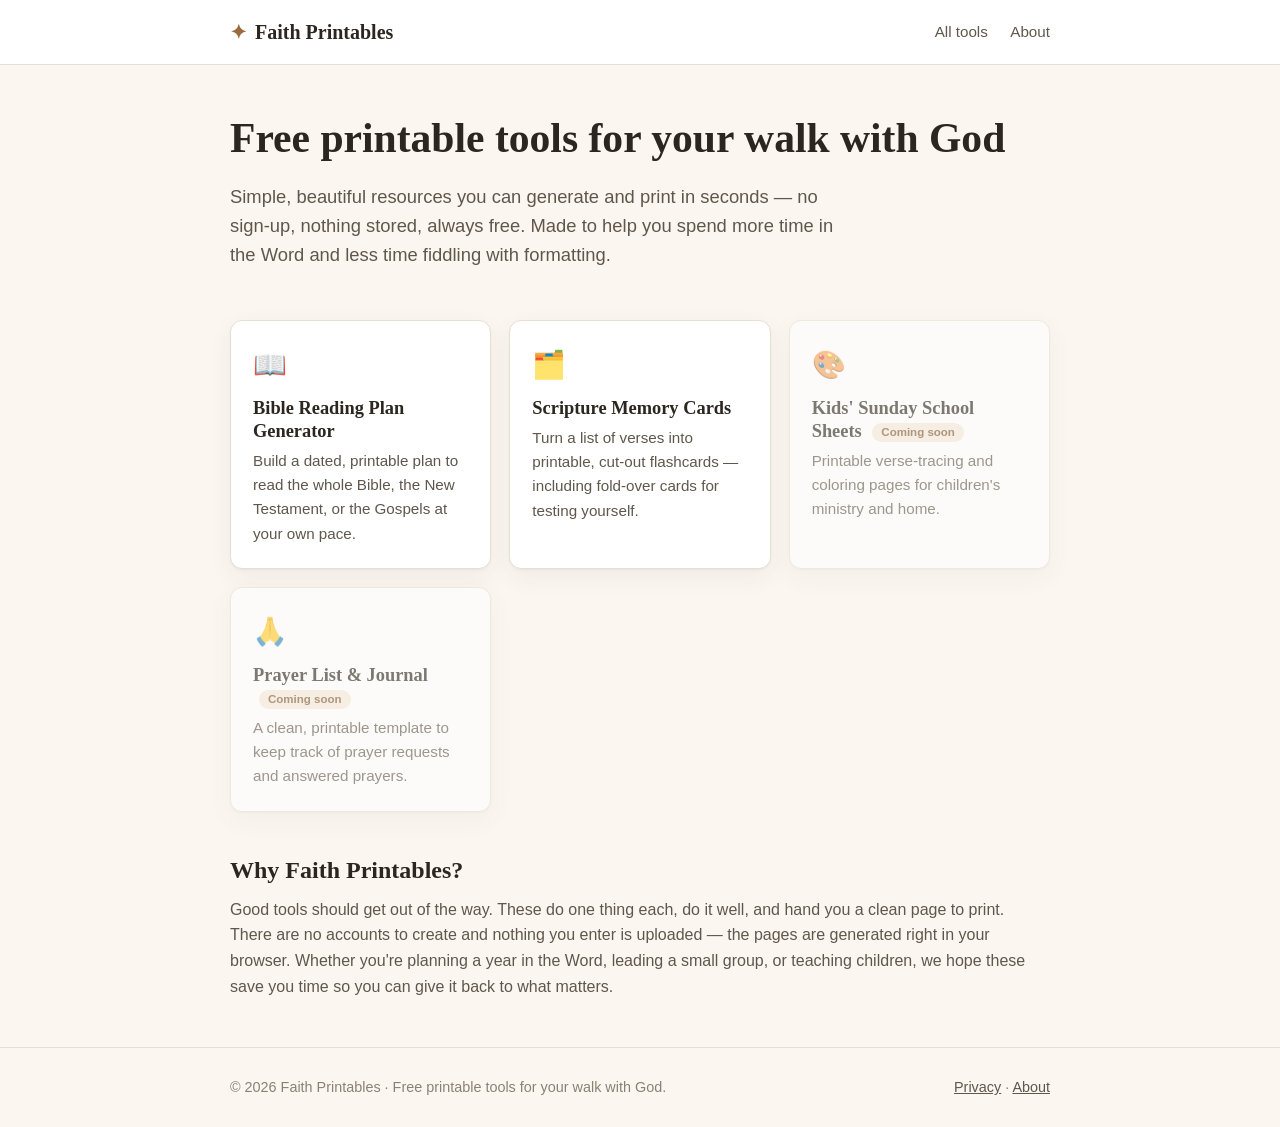
==== index.html @ 0eb6ad3c "feat: Scripture memory card maker Second tool: paste verses, print cut-out flashcards. Full cards or" ====
<!DOCTYPE html>
<html lang="en">
<head>
  <meta charset="UTF-8">
  <meta name="viewport" content="width=device-width, initial-scale=1.0">
  <title>Faith Printables · Free Printable Bible Tools &amp; Christian Resources</title>
  <meta name="description" content="Free, printable Christian tools — Bible reading plans, scripture memory cards, and more. No sign-up, nothing stored. Print or save as a PDF in seconds.">
  <link rel="canonical" href="https://faithprintables.com/">
  <meta property="og:type" content="website">
  <meta property="og:title" content="Faith Printables · Free Printable Bible Tools">
  <meta property="og:description" content="Free, printable Christian tools. No sign-up. Print or save as a PDF in seconds.">
  <link rel="icon" href="data:image/svg+xml,<svg xmlns='http://www.w3.org/2000/svg' viewBox='0 0 100 100'><text y='.9em' font-size='90'>📖</text></svg>">
  <link rel="stylesheet" href="css/base.css">
</head>
<body>
  <header class="site-header">
    <div class="wrap">
      <a class="brand" href="index.html"><span class="mark">✦</span> Faith Printables</a>
      <nav class="site-nav">
        <a href="index.html">All tools</a>
        <a href="about.html">About</a>
      </nav>
    </div>
  </header>

  <main class="wrap">
    <section class="hero">
      <h1>Free printable tools for your walk with God</h1>
      <p class="lede">Simple, beautiful resources you can generate and print in seconds — no
        sign-up, nothing stored, always free. Made to help you spend more time in the Word and less
        time fiddling with formatting.</p>
    </section>

    <section class="tool-grid">
      <a class="tool-card" href="reading-plan/index.html">
        <div class="emoji">📖</div>
        <h3>Bible Reading Plan Generator</h3>
        <p>Build a dated, printable plan to read the whole Bible, the New Testament, or the Gospels
          at your own pace.</p>
      </a>

      <a class="tool-card" href="memory-cards/index.html">
        <div class="emoji">🗂️</div>
        <h3>Scripture Memory Cards</h3>
        <p>Turn a list of verses into printable, cut-out flashcards — including fold-over cards for
          testing yourself.</p>
      </a>

      <span class="tool-card soon">
        <div class="emoji">🎨</div>
        <h3>Kids' Sunday School Sheets <span class="badge-soon">Coming soon</span></h3>
        <p>Printable verse-tracing and coloring pages for children's ministry and home.</p>
      </span>

      <span class="tool-card soon">
        <div class="emoji">🙏</div>
        <h3>Prayer List &amp; Journal <span class="badge-soon">Coming soon</span></h3>
        <p>A clean, printable template to keep track of prayer requests and answered prayers.</p>
      </span>
    </section>

    <section class="prose">
      <h2>Why Faith Printables?</h2>
      <p>Good tools should get out of the way. These do one thing each, do it well, and hand you a
        clean page to print. There are no accounts to create and nothing you enter is uploaded — the
        pages are generated right in your browser. Whether you're planning a year in the Word,
        leading a small group, or teaching children, we hope these save you time so you can give it
        back to what matters.</p>
    </section>
  </main>

  <footer class="site-footer">
    <div class="wrap">
      <span>© <span id="year">2026</span> Faith Printables · Free printable tools for your walk with God.</span>
      <span><a href="privacy.html">Privacy</a> · <a href="about.html">About</a></span>
    </div>
  </footer>
  <script>document.getElementById("year").textContent = new Date().getFullYear();</script>
</body>
</html>
---- css/base.css ----
/*---*\ #DESIGN TOKENS \*---*/
:root {
  --ink: #2b2620;
  --ink-soft: #5f574c;
  --ink-faint: #8a8175;
  --paper: #fbf7f0;
  --card: #ffffff;
  --line: #e7dfd2;
  --brand: #9a6b3f;
  --brand-dark: #7d5530;
  --brand-tint: #f3e9db;
  --focus: #3f6f6b;
  --danger: #a5352b;
  --radius: 12px;
  --shadow: 0 1px 2px rgba(43, 38, 32, 0.05), 0 8px 24px rgba(43, 38, 32, 0.06);
  --font: "Iowan Old Style", "Palatino Linotype", "Book Antiqua", Georgia, "Times New Roman", serif;
  --font-ui: -apple-system, BlinkMacSystemFont, "Segoe UI", Roboto, Helvetica, Arial, sans-serif;
  --wrap: 860px;
}

/*---*\ #BASE \*---*/
* { box-sizing: border-box; }

body {
  margin: 0;
  font-family: var(--font-ui);
  color: var(--ink);
  background: var(--paper);
  line-height: 1.6;
  -webkit-font-smoothing: antialiased;
}

h1, h2, h3 { font-family: var(--font); line-height: 1.25; color: var(--ink); }
h1 { font-size: clamp(1.8rem, 4vw, 2.6rem); margin: 0 0 0.4em; }
h2 { font-size: 1.5rem; margin: 1.8em 0 0.5em; }
h3 { font-size: 1.15rem; margin: 1.4em 0 0.4em; }
p { margin: 0 0 1em; color: var(--ink-soft); }
a { color: var(--brand-dark); }

.wrap { max-width: var(--wrap); margin: 0 auto; padding: 0 20px; }

/*---*\ #HEADER \*---*/
.site-header {
  border-bottom: 1px solid var(--line);
  background: var(--card);
}
.site-header .wrap {
  display: flex;
  align-items: center;
  justify-content: space-between;
  gap: 16px;
  padding-top: 16px;
  padding-bottom: 16px;
}
.brand {
  font-family: var(--font);
  font-size: 1.25rem;
  font-weight: 700;
  color: var(--ink);
  text-decoration: none;
  display: inline-flex;
  align-items: center;
  gap: 8px;
}
.brand .mark { color: var(--brand); }
.site-nav a { margin-left: 18px; color: var(--ink-soft); text-decoration: none; font-size: 0.95rem; }
.site-nav a:hover { color: var(--brand-dark); }

/*---*\ #HERO \*---*/
.hero { padding: 48px 0 8px; }
.hero p.lede { font-size: 1.15rem; color: var(--ink-soft); max-width: 60ch; }

/*---*\ #CARDS (hub) \*---*/
.tool-grid {
  display: grid;
  grid-template-columns: repeat(auto-fill, minmax(240px, 1fr));
  gap: 18px;
  margin: 24px 0 8px;
}
.tool-card {
  display: block;
  background: var(--card);
  border: 1px solid var(--line);
  border-radius: var(--radius);
  padding: 22px;
  text-decoration: none;
  color: inherit;
  box-shadow: var(--shadow);
  transition: transform 0.15s ease, box-shadow 0.15s ease;
}
.tool-card:hover { transform: translateY(-2px); box-shadow: 0 10px 30px rgba(43, 38, 32, 0.1); }
.tool-card .emoji { font-size: 1.7rem; }
.tool-card h3 { margin: 10px 0 6px; }
.tool-card p { margin: 0; font-size: 0.95rem; }
.tool-card.soon { opacity: 0.6; pointer-events: none; }
.badge-soon {
  display: inline-block;
  font-size: 0.72rem;
  font-family: var(--font-ui);
  color: var(--brand-dark);
  background: var(--brand-tint);
  border-radius: 999px;
  padding: 2px 9px;
  margin-left: 6px;
  vertical-align: middle;
}

/*---*\ #FORM \*---*/
.tool-form {
  background: var(--card);
  border: 1px solid var(--line);
  border-radius: var(--radius);
  padding: 24px;
  box-shadow: var(--shadow);
  margin: 20px 0;
}
.field { margin-bottom: 18px; }
.field:last-child { margin-bottom: 0; }
.field label { display: block; font-weight: 600; margin-bottom: 6px; font-size: 0.95rem; }
.field .hint { font-size: 0.85rem; color: var(--ink-faint); margin: 4px 0 0; }
.field select,
.field input[type="date"],
.field input[type="number"] {
  width: 100%;
  padding: 10px 12px;
  font-size: 1rem;
  font-family: var(--font-ui);
  color: var(--ink);
  background: var(--paper);
  border: 1px solid var(--line);
  border-radius: 8px;
}
.field select:focus,
.field input:focus { outline: 2px solid var(--focus); outline-offset: 1px; }
.field-row { display: grid; grid-template-columns: 1fr 1fr; gap: 16px; }
@media (max-width: 560px) { .field-row { grid-template-columns: 1fr; } }

.btn {
  display: inline-flex;
  align-items: center;
  gap: 8px;
  font-family: var(--font-ui);
  font-size: 1rem;
  font-weight: 600;
  padding: 12px 22px;
  border-radius: 8px;
  border: 1px solid transparent;
  cursor: pointer;
}
.btn-primary { background: var(--brand); color: #fff; }
.btn-primary:hover { background: var(--brand-dark); }
.btn-ghost { background: transparent; border-color: var(--line); color: var(--ink); }
.btn-ghost:hover { border-color: var(--brand); color: var(--brand-dark); }

.error-box {
  background: #fbeae8;
  border: 1px solid #e7c4bf;
  color: var(--danger);
  border-radius: 8px;
  padding: 12px 14px;
  margin-bottom: 16px;
  font-size: 0.95rem;
}

/*---*\ #RESULT \*---*/
.result-head {
  display: flex;
  flex-wrap: wrap;
  align-items: center;
  justify-content: space-between;
  gap: 12px;
  margin-bottom: 8px;
}
.summary {
  font-family: var(--font);
  font-size: 1.05rem;
  color: var(--ink);
  background: var(--brand-tint);
  border-radius: 8px;
  padding: 12px 16px;
  margin: 12px 0 18px;
}
.plan-table { width: 100%; border-collapse: collapse; font-size: 0.95rem; }
.plan-table th, .plan-table td {
  text-align: left;
  padding: 9px 12px;
  border-bottom: 1px solid var(--line);
}
.plan-table th { font-family: var(--font-ui); color: var(--ink-faint); font-weight: 600; font-size: 0.82rem; text-transform: uppercase; letter-spacing: 0.03em; }
.plan-table td:nth-child(2), .plan-table td:nth-child(3) { color: var(--ink-soft); white-space: nowrap; }
.check-cell { width: 34px; }
.checkbox {
  display: inline-block;
  width: 15px;
  height: 15px;
  border: 1.5px solid var(--brand);
  border-radius: 4px;
}

/*---*\ #CONTENT PROSE \*---*/
.prose { margin: 36px 0; }
.prose ul { color: var(--ink-soft); padding-left: 1.2em; }
.prose li { margin-bottom: 0.4em; }
.faq details {
  border: 1px solid var(--line);
  border-radius: 8px;
  padding: 4px 16px;
  margin-bottom: 10px;
  background: var(--card);
}
.faq summary { font-weight: 600; cursor: pointer; padding: 10px 0; }
.faq details[open] summary { color: var(--brand-dark); }

/*---*\ #FOOTER \*---*/
.site-footer {
  border-top: 1px solid var(--line);
  margin-top: 48px;
  padding: 28px 0;
  font-size: 0.9rem;
  color: var(--ink-faint);
}
.site-footer a { color: var(--ink-soft); }
.site-footer .wrap { display: flex; flex-wrap: wrap; gap: 8px 20px; justify-content: space-between; }

/*---*\ #PRINT \*---*/
@media print {
  .site-header, .site-nav, .tool-form, .prose, .site-footer,
  .result-head .btn, .error-box { display: none !important; }
  body { background: #fff; }
  .summary { background: none; padding: 0; border: 1px solid #ccc; padding: 10px; }
  .plan-table th { color: #000; }
  .plan-table th, .plan-table td { border-bottom: 1px solid #ccc; }
  a { color: #000; text-decoration: none; }
}

/*---*\ #MEMORY CARDS \*---*/
.hint-inline { font-weight: 400; color: var(--ink-faint); font-size: 0.85rem; }
.verse-rows { display: flex; flex-direction: column; gap: 10px; margin: 6px 0 12px; }
.verse-row {
  display: grid;
  grid-template-columns: 200px 1fr auto;
  gap: 10px;
  align-items: start;
}
@media (max-width: 620px) {
  .verse-row { grid-template-columns: 1fr auto; }
  .verse-row .verse-text { grid-column: 1 / -1; }
}
.verse-row .verse-ref,
.verse-row .verse-text {
  width: 100%;
  padding: 9px 11px;
  font-size: 0.95rem;
  font-family: var(--font-ui);
  color: var(--ink);
  background: var(--paper);
  border: 1px solid var(--line);
  border-radius: 8px;
}
.verse-row .verse-text { resize: vertical; min-height: 44px; }
.verse-row .verse-ref:focus,
.verse-row .verse-text:focus { outline: 2px solid var(--focus); outline-offset: 1px; }
.row-remove {
  border: 1px solid var(--line);
  background: var(--card);
  color: var(--ink-faint);
  border-radius: 8px;
  width: 38px;
  height: 38px;
  cursor: pointer;
  font-size: 0.9rem;
}
.row-remove:hover { border-color: var(--danger); color: var(--danger); }
.btn-add { margin-top: 4px; padding: 8px 16px; font-size: 0.92rem; }

/* Card preview + print grid. Sizes are in inches so screen ≈ print. */
.cards-output { margin-top: 12px; }
.mc-page {
  display: grid;
  gap: 0;
  width: 6.8in;
  max-width: 100%;
  margin: 0 auto 16px;
  background: #fff;
  border: 1px solid var(--line);
}
.mc-grid-4 { grid-template-columns: repeat(2, 3.4in); }
.mc-grid-8 { grid-template-columns: repeat(2, 3.4in); }
.mc-card {
  position: relative;
  border: 1px dashed #b7ab97;
  padding: 0.28in;
  display: flex;
  flex-direction: column;
  justify-content: center;
  gap: 0.12in;
  overflow: hidden;
  background: #fff;
}
.mc-grid-4 .mc-card { min-height: 4.1in; }
.mc-grid-8 .mc-card { min-height: 2.0in; padding: 0.2in; }
.mc-ref {
  font-family: var(--font);
  font-weight: 700;
  color: var(--brand-dark);
  font-size: 1.15rem;
  text-align: center;
}
.mc-text {
  font-family: var(--font);
  color: var(--ink);
  font-size: 1rem;
  line-height: 1.45;
  text-align: center;
}
.mc-grid-8 .mc-ref { font-size: 1rem; }
.mc-grid-8 .mc-text { font-size: 0.85rem; line-height: 1.35; }
.mc-trans {
  font-family: var(--font-ui);
  font-size: 0.7rem;
  letter-spacing: 0.05em;
  text-transform: uppercase;
  color: var(--ink-faint);
  text-align: center;
}

/* Fold-over card: two equal halves split by a fold line; the back (top)
   half is rotated 180° so it reads upright once folded behind the front. */
.mc-fold { padding: 0; justify-content: stretch; }
.mc-fold .mc-half {
  flex: 1 1 50%;
  display: flex;
  flex-direction: column;
  align-items: center;
  justify-content: center;
  gap: 0.1in;
  padding: 0.22in;
}
.mc-fold .mc-back { transform: rotate(180deg); }
.mc-foldline { border-top: 1px dashed #c9bda8; }

@media print {
  .mc-page {
    border: none;
    width: auto;
    margin: 0 auto;
    page-break-after: always;
    break-after: page;
  }
  .mc-page:last-child { page-break-after: auto; break-after: auto; }
  .mc-card { border: 1px dashed #999; }
  .mc-ref { color: #000; }
  .cards-output { margin: 0; }
}
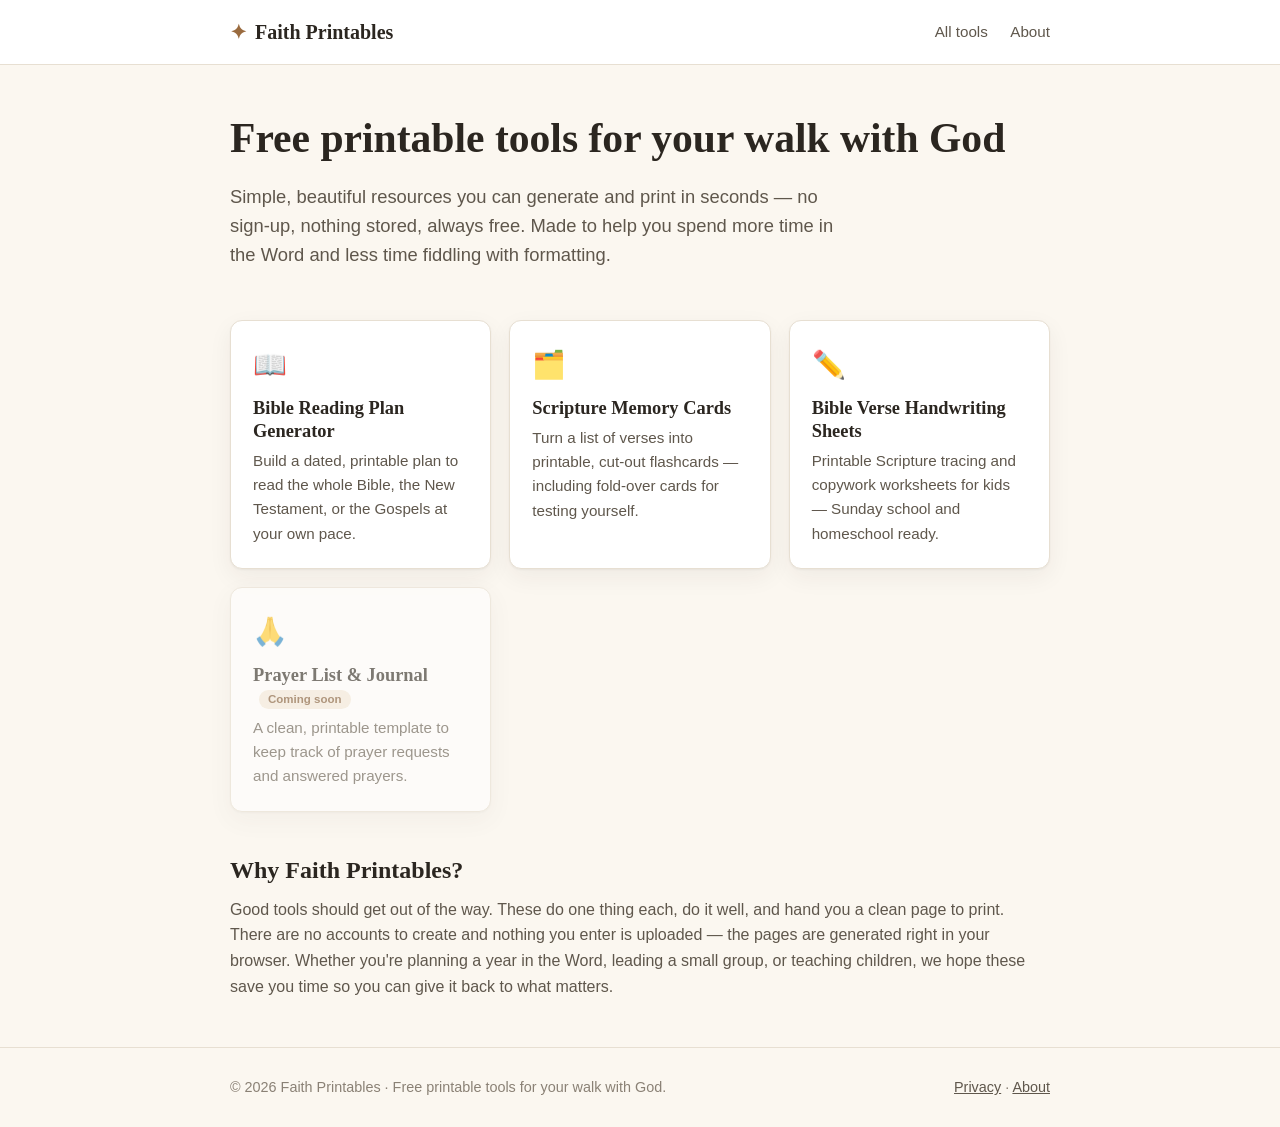
==== commit 644ce763: "feat: Bible verse copywork / handwriting worksheet maker Third tool: turn any verse into a printable" ====
--- a/index.html
+++ b/index.html
@@ -46,11 +46,12 @@
           testing yourself.</p>
       </a>
 
-      <span class="tool-card soon">
-        <div class="emoji">🎨</div>
-        <h3>Kids' Sunday School Sheets <span class="badge-soon">Coming soon</span></h3>
-        <p>Printable verse-tracing and coloring pages for children's ministry and home.</p>
-      </span>
+      <a class="tool-card" href="copywork/index.html">
+        <div class="emoji">✏️</div>
+        <h3>Bible Verse Handwriting Sheets</h3>
+        <p>Printable Scripture tracing and copywork worksheets for kids — Sunday school and
+          homeschool ready.</p>
+      </a>
 
       <span class="tool-card soon">
         <div class="emoji">🙏</div>
--- a/css/base.css
+++ b/css/base.css
@@ -225,7 +225,7 @@
 /*---*\ #PRINT \*---*/
 @media print {
   .site-header, .site-nav, .tool-form, .prose, .site-footer,
-  .result-head .btn, .error-box { display: none !important; }
+  .result-head, .error-box, [data-caption] { display: none !important; }
   body { background: #fff; }
   .summary { background: none; padding: 0; border: 1px solid #ccc; padding: 10px; }
   .plan-table th { color: #000; }
@@ -339,6 +339,7 @@
 .mc-fold .mc-back { transform: rotate(180deg); }
 .mc-foldline { border-top: 1px dashed #c9bda8; }
 
+@page { margin: 0.4in; }
 @media print {
   .mc-page {
     border: none;
@@ -346,10 +347,74 @@
     margin: 0 auto;
     page-break-after: always;
     break-after: page;
+    break-inside: avoid;
   }
   .mc-page:last-child { page-break-after: auto; break-after: auto; }
-  .mc-card { border: 1px dashed #999; }
+  .mc-card {
+    border: 1px dashed #999;
+    break-inside: avoid;
+    page-break-inside: avoid;
+  }
   .mc-ref { color: #000; }
   .cards-output { margin: 0; }
 }
 
+/*---*\ #COPYWORK / HANDWRITING \*---*/
+.check-label { display: flex; align-items: center; gap: 8px; font-weight: 600; font-size: 0.95rem; }
+.check-label input { width: 16px; height: 16px; }
+.worksheet-output { margin-top: 12px; }
+.worksheet {
+  background: #fff;
+  border: 1px solid var(--line);
+  border-radius: 8px;
+  padding: 0.5in;
+}
+.hw-lg { --line-h: 0.8in; --hw-font: 0.30in; }
+.hw-md { --line-h: 0.58in; --hw-font: 0.22in; }
+.hw-sm { --line-h: 0.46in; --hw-font: 0.16in; }
+.hw-header {
+  display: flex;
+  justify-content: space-between;
+  gap: 16px;
+  font-family: var(--font-ui);
+  font-size: 0.95rem;
+  color: var(--ink-soft);
+  border-bottom: 1px solid var(--line);
+  padding-bottom: 8px;
+  margin-bottom: 16px;
+}
+.hw-title {
+  font-family: var(--font);
+  font-weight: 700;
+  color: var(--brand-dark);
+  text-align: center;
+  font-size: 1.3rem;
+  margin: 0 0 16px;
+}
+.hw-block {
+  font-family: var(--font);
+  font-size: var(--hw-font);
+  line-height: var(--line-h);
+  letter-spacing: 0.03em;
+  margin-bottom: calc(var(--line-h) * 0.5);
+  background-image: repeating-linear-gradient(to bottom,
+    transparent 0, transparent calc(var(--line-h) - 1.4px),
+    #bcb09a calc(var(--line-h) - 1.4px), #bcb09a var(--line-h));
+  -webkit-print-color-adjust: exact;
+  print-color-adjust: exact;
+}
+.hw-block.trace { color: #cbc3b4; }
+.hw-block.model { color: var(--ink); }
+.hw-blanks {
+  height: calc(var(--line-h) * var(--n, 6));
+  background-image: repeating-linear-gradient(to bottom,
+    transparent 0, transparent calc(var(--line-h) - 1.4px),
+    #bcb09a calc(var(--line-h) - 1.4px), #bcb09a var(--line-h));
+  -webkit-print-color-adjust: exact;
+  print-color-adjust: exact;
+}
+@media print {
+  .worksheet { border: none; border-radius: 0; padding: 0; }
+  .worksheet-output { margin: 0; }
+}
+
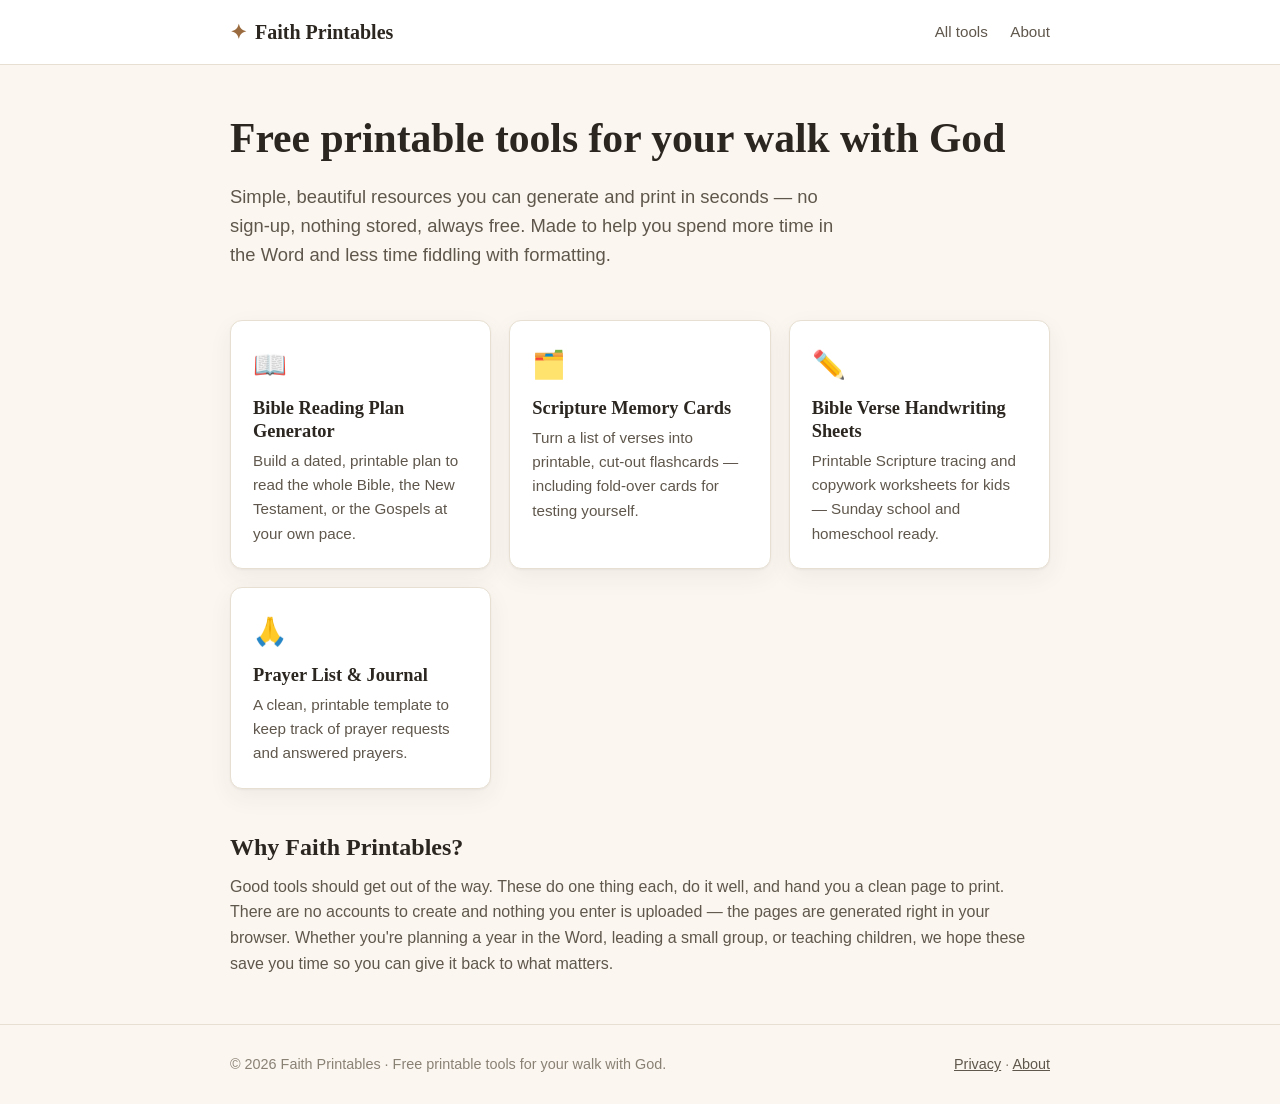
==== commit 436e672d: "feat: prayer list & journal maker Fourth tool: printable prayer sheets in three layouts — weekly foc" ====
--- a/index.html
+++ b/index.html
@@ -53,11 +53,11 @@
           homeschool ready.</p>
       </a>
 
-      <span class="tool-card soon">
+      <a class="tool-card" href="prayer/index.html">
         <div class="emoji">🙏</div>
-        <h3>Prayer List &amp; Journal <span class="badge-soon">Coming soon</span></h3>
+        <h3>Prayer List &amp; Journal</h3>
         <p>A clean, printable template to keep track of prayer requests and answered prayers.</p>
-      </span>
+      </a>
     </section>
 
     <section class="prose">
--- a/css/base.css
+++ b/css/base.css
@@ -418,3 +418,79 @@
   .worksheet-output { margin: 0; }
 }
 
+/*---*\ #PRAYER \*---*/
+.focus-grid { display: grid; grid-template-columns: repeat(2, 1fr); gap: 8px; }
+@media (max-width: 560px) { .focus-grid { grid-template-columns: 1fr; } }
+.focus-cell { display: flex; flex-direction: column; gap: 3px; font-size: 0.8rem; color: var(--ink-faint); }
+.focus-cell input {
+  padding: 8px 10px;
+  font-size: 0.95rem;
+  font-family: var(--font-ui);
+  color: var(--ink);
+  background: var(--paper);
+  border: 1px solid var(--line);
+  border-radius: 8px;
+}
+.focus-cell input:focus { outline: 2px solid var(--focus); outline-offset: 1px; }
+
+.prayer-output { margin-top: 12px; }
+.prayer-sheet {
+  --line-h: 0.4in;
+  background: #fff;
+  border: 1px solid var(--line);
+  border-radius: 8px;
+  padding: 0.5in;
+}
+.pr-title {
+  font-family: var(--font);
+  font-weight: 700;
+  color: var(--brand-dark);
+  text-align: center;
+  font-size: 1.5rem;
+  margin: 0 0 18px;
+}
+.pr-day { margin-bottom: 12px; }
+.pr-day-head {
+  display: flex;
+  justify-content: space-between;
+  align-items: baseline;
+  gap: 12px;
+  border-bottom: 2px solid var(--brand-tint);
+  padding-bottom: 2px;
+  margin-bottom: 2px;
+}
+.pr-day-name { font-family: var(--font); font-weight: 700; color: var(--ink); }
+.pr-day-focus { font-family: var(--font-ui); font-size: 0.9rem; color: var(--ink-soft); text-align: right; }
+
+.pr-table { width: 100%; border-collapse: collapse; }
+.pr-table th {
+  font-family: var(--font-ui);
+  font-size: 0.8rem;
+  text-transform: uppercase;
+  letter-spacing: 0.03em;
+  color: var(--ink-faint);
+  text-align: left;
+  padding: 6px 8px;
+  border: 1px solid var(--line);
+  background: var(--brand-tint);
+  -webkit-print-color-adjust: exact;
+  print-color-adjust: exact;
+}
+.pr-table td { border: 1px solid var(--line); height: 0.42in; padding: 2px 8px; }
+.pr-col-date { width: 1.1in; }
+.pr-col-ans { width: 1.1in; }
+
+.pr-section { margin-bottom: 14px; }
+.pr-section-title {
+  font-family: var(--font);
+  font-weight: 700;
+  color: var(--brand-dark);
+  font-size: 1.1rem;
+  margin-bottom: 4px;
+}
+
+@media print {
+  .prayer-sheet { border: none; border-radius: 0; padding: 0; }
+  .prayer-output { margin: 0; }
+}
+
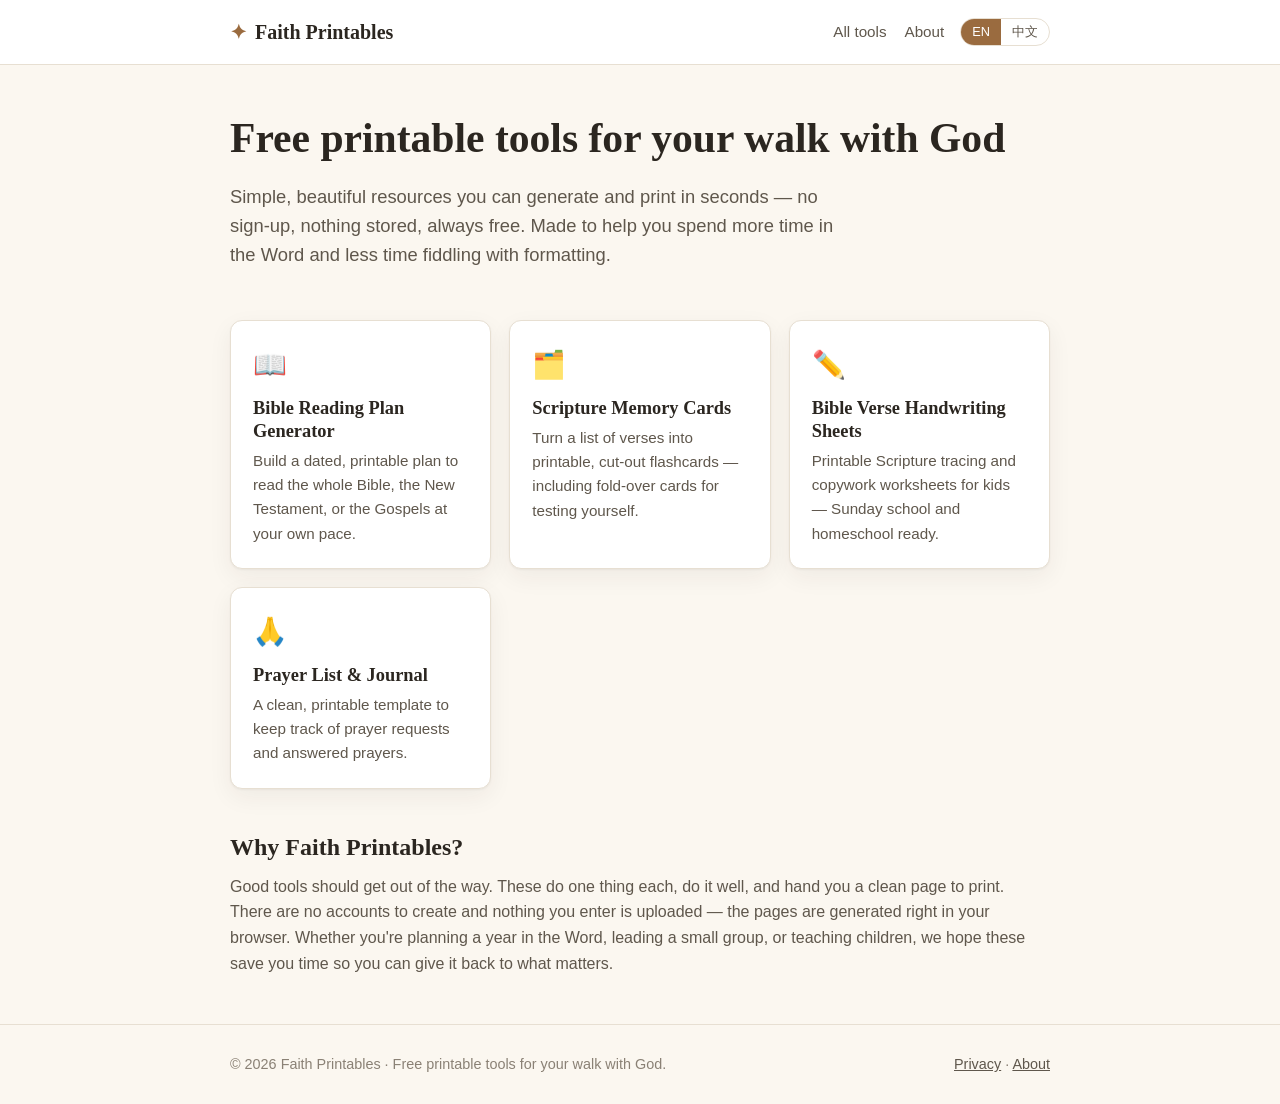
==== commit 69f5067a: "feat: bilingual (EN/中文) language switch — engine + hub + reading-plan Client-side i18n engine (data-" ====
--- a/index.html
+++ b/index.html
@@ -17,16 +17,20 @@
     <div class="wrap">
       <a class="brand" href="index.html"><span class="mark">✦</span> Faith Printables</a>
       <nav class="site-nav">
-        <a href="index.html">All tools</a>
-        <a href="about.html">About</a>
+        <a href="index.html" data-i18n="nav.all_tools">All tools</a>
+        <a href="about.html" data-i18n="nav.about">About</a>
+        <span class="lang-switch">
+          <button type="button" data-lang-btn="en">EN</button>
+          <button type="button" data-lang-btn="zh">中文</button>
+        </span>
       </nav>
     </div>
   </header>
 
   <main class="wrap">
     <section class="hero">
-      <h1>Free printable tools for your walk with God</h1>
-      <p class="lede">Simple, beautiful resources you can generate and print in seconds — no
+      <h1 data-i18n="hub.hero_title">Free printable tools for your walk with God</h1>
+      <p class="lede" data-i18n="hub.hero_lede">Simple, beautiful resources you can generate and print in seconds — no
         sign-up, nothing stored, always free. Made to help you spend more time in the Word and less
         time fiddling with formatting.</p>
     </section>
@@ -34,48 +38,96 @@
     <section class="tool-grid">
       <a class="tool-card" href="reading-plan/index.html">
         <div class="emoji">📖</div>
-        <h3>Bible Reading Plan Generator</h3>
-        <p>Build a dated, printable plan to read the whole Bible, the New Testament, or the Gospels
+        <h3 data-i18n="hub.card.rp.t">Bible Reading Plan Generator</h3>
+        <p data-i18n="hub.card.rp.d">Build a dated, printable plan to read the whole Bible, the New Testament, or the Gospels
           at your own pace.</p>
       </a>
 
       <a class="tool-card" href="memory-cards/index.html">
         <div class="emoji">🗂️</div>
-        <h3>Scripture Memory Cards</h3>
-        <p>Turn a list of verses into printable, cut-out flashcards — including fold-over cards for
+        <h3 data-i18n="hub.card.mc.t">Scripture Memory Cards</h3>
+        <p data-i18n="hub.card.mc.d">Turn a list of verses into printable, cut-out flashcards — including fold-over cards for
           testing yourself.</p>
       </a>
 
       <a class="tool-card" href="copywork/index.html">
         <div class="emoji">✏️</div>
-        <h3>Bible Verse Handwriting Sheets</h3>
-        <p>Printable Scripture tracing and copywork worksheets for kids — Sunday school and
+        <h3 data-i18n="hub.card.cw.t">Bible Verse Handwriting Sheets</h3>
+        <p data-i18n="hub.card.cw.d">Printable Scripture tracing and copywork worksheets for kids — Sunday school and
           homeschool ready.</p>
       </a>
 
       <a class="tool-card" href="prayer/index.html">
         <div class="emoji">🙏</div>
-        <h3>Prayer List &amp; Journal</h3>
-        <p>A clean, printable template to keep track of prayer requests and answered prayers.</p>
+        <h3 data-i18n="hub.card.pr.t">Prayer List &amp; Journal</h3>
+        <p data-i18n="hub.card.pr.d">A clean, printable template to keep track of prayer requests and answered prayers.</p>
       </a>
     </section>
 
     <section class="prose">
-      <h2>Why Faith Printables?</h2>
-      <p>Good tools should get out of the way. These do one thing each, do it well, and hand you a
+      <h2 data-i18n="hub.why_h">Why Faith Printables?</h2>
+      <p data-i18n="hub.why_p">Good tools should get out of the way. These do one thing each, do it well, and hand you a
         clean page to print. There are no accounts to create and nothing you enter is uploaded — the
-        pages are generated right in your browser. Whether you're planning a year in the Word,
-        leading a small group, or teaching children, we hope these save you time so you can give it
-        back to what matters.</p>
+        pages are generated right in your browser. Whether you're planning a year in the Word, leading
+        a small group, or teaching children, we hope these save you time so you can give it back to
+        what matters.</p>
     </section>
   </main>
 
   <footer class="site-footer">
     <div class="wrap">
-      <span>© <span id="year">2026</span> Faith Printables · Free printable tools for your walk with God.</span>
-      <span><a href="privacy.html">Privacy</a> · <a href="about.html">About</a></span>
+      <span>© <span id="year">2026</span> <span data-i18n="footer.copy_suffix">Faith Printables · Free printable tools for your walk with God.</span></span>
+      <span><a href="privacy.html" data-i18n="footer.privacy">Privacy</a> · <a href="about.html" data-i18n="footer.about">About</a></span>
     </div>
   </footer>
+
+  <script type="application/ld+json">
+  {
+    "@context": "https://schema.org",
+    "@type": "WebSite",
+    "name": "Faith Printables",
+    "url": "https://faithprintables.com/",
+    "description": "Free, printable Christian tools — Bible reading plans, scripture memory cards, verse handwriting worksheets, and prayer sheets.",
+    "publisher": { "@type": "Organization", "name": "Faith Printables", "url": "https://faithprintables.com/" }
+  }
+  </script>
+
+  <script src="js/i18n-common.js"></script>
+  <script>
+  window.I18N_PAGE = {
+    en: {
+      "hub.hero_title": `Free printable tools for your walk with God`,
+      "hub.hero_lede": `Simple, beautiful resources you can generate and print in seconds — no sign-up, nothing stored, always free. Made to help you spend more time in the Word and less time fiddling with formatting.`,
+      "hub.card.rp.t": `Bible Reading Plan Generator`,
+      "hub.card.rp.d": `Build a dated, printable plan to read the whole Bible, the New Testament, or the Gospels at your own pace.`,
+      "hub.card.mc.t": `Scripture Memory Cards`,
+      "hub.card.mc.d": `Turn a list of verses into printable, cut-out flashcards — including fold-over cards for testing yourself.`,
+      "hub.card.cw.t": `Bible Verse Handwriting Sheets`,
+      "hub.card.cw.d": `Printable Scripture tracing and copywork worksheets for kids — Sunday school and homeschool ready.`,
+      "hub.card.pr.t": `Prayer List & Journal`,
+      "hub.card.pr.d": `A clean, printable template to keep track of prayer requests and answered prayers.`,
+      "hub.why_h": `Why Faith Printables?`,
+      "hub.why_p": `Good tools should get out of the way. These do one thing each, do it well, and hand you a clean page to print. There are no accounts to create and nothing you enter is uploaded — the pages are generated right in your browser. Whether you're planning a year in the Word, leading a small group, or teaching children, we hope these save you time so you can give it back to what matters.`
+    },
+    zh: {
+      "hub.hero_title": `免费的可打印工具，陪你与神同行`,
+      "hub.hero_lede": `简单、精致的资源，几秒钟就能生成并打印 —— 无需注册、不留数据、永远免费。为的是让你更多亲近神的话语，少花时间在排版上。`,
+      "hub.card.rp.t": `圣经读经计划生成器`,
+      "hub.card.rp.d": `生成一份带日期、可打印的计划，按你自己的节奏读完整本圣经、新约或四福音书。`,
+      "hub.card.mc.t": `经文记忆卡`,
+      "hub.card.mc.d": `把一串经文做成可打印、可裁剪的卡片 —— 包括正反面对折卡，方便自测。`,
+      "hub.card.cw.t": `经文抄写练习页`,
+      "hub.card.cw.d": `可打印的经文描红与抄写练习纸，适合主日学和在家教育。`,
+      "hub.card.pr.t": `祷告清单与日志`,
+      "hub.card.pr.d": `干净、可打印的模板，用来记录祷告事项与已蒙应允的祷告。`,
+      "hub.why_h": `为什么是 Faith Printables？`,
+      "hub.why_p": `好的工具应当不碍事。这里每个工具只做一件事、并把它做好，然后交给你一页干净、可打印的纸。不用注册账号，你输入的任何内容也不会上传 —— 页面都在你的浏览器里生成。无论你是在计划一年的读经、带领小组，还是教导孩子，愿这些工具为你省下时间，好让你把它交还给真正重要的事。`
+    }
+  };
+  </script>
+  <script src="js/i18n.js"></script>
   <script>document.getElementById("year").textContent = new Date().getFullYear();</script>
+  <!-- Cloudflare Web Analytics -->
+  <script type="module" src="https://static.cloudflareinsights.com/beacon.min.js" data-cf-beacon='{"token": "88510c50ba01492f864a6d309e3aa100"}'></script>
 </body>
 </html>
--- a/css/base.css
+++ b/css/base.css
@@ -63,8 +63,31 @@
   gap: 8px;
 }
 .brand .mark { color: var(--brand); }
+.site-nav { display: flex; align-items: center; }
 .site-nav a { margin-left: 18px; color: var(--ink-soft); text-decoration: none; font-size: 0.95rem; }
 .site-nav a:hover { color: var(--brand-dark); }
+.lang-switch {
+  display: inline-flex;
+  margin-left: 16px;
+  border: 1px solid var(--line);
+  border-radius: 999px;
+  overflow: hidden;
+}
+.lang-switch button {
+  border: none;
+  background: transparent;
+  padding: 4px 11px;
+  font-size: 0.8rem;
+  font-family: var(--font-ui);
+  color: var(--ink-soft);
+  cursor: pointer;
+  line-height: 1.4;
+}
+.lang-switch button.active { background: var(--brand); color: #fff; }
+@media (max-width: 480px) {
+  .site-nav a { margin-left: 12px; font-size: 0.9rem; }
+  .lang-switch { margin-left: 10px; }
+}
 
 /*---*\ #HERO \*---*/
 .hero { padding: 48px 0 8px; }
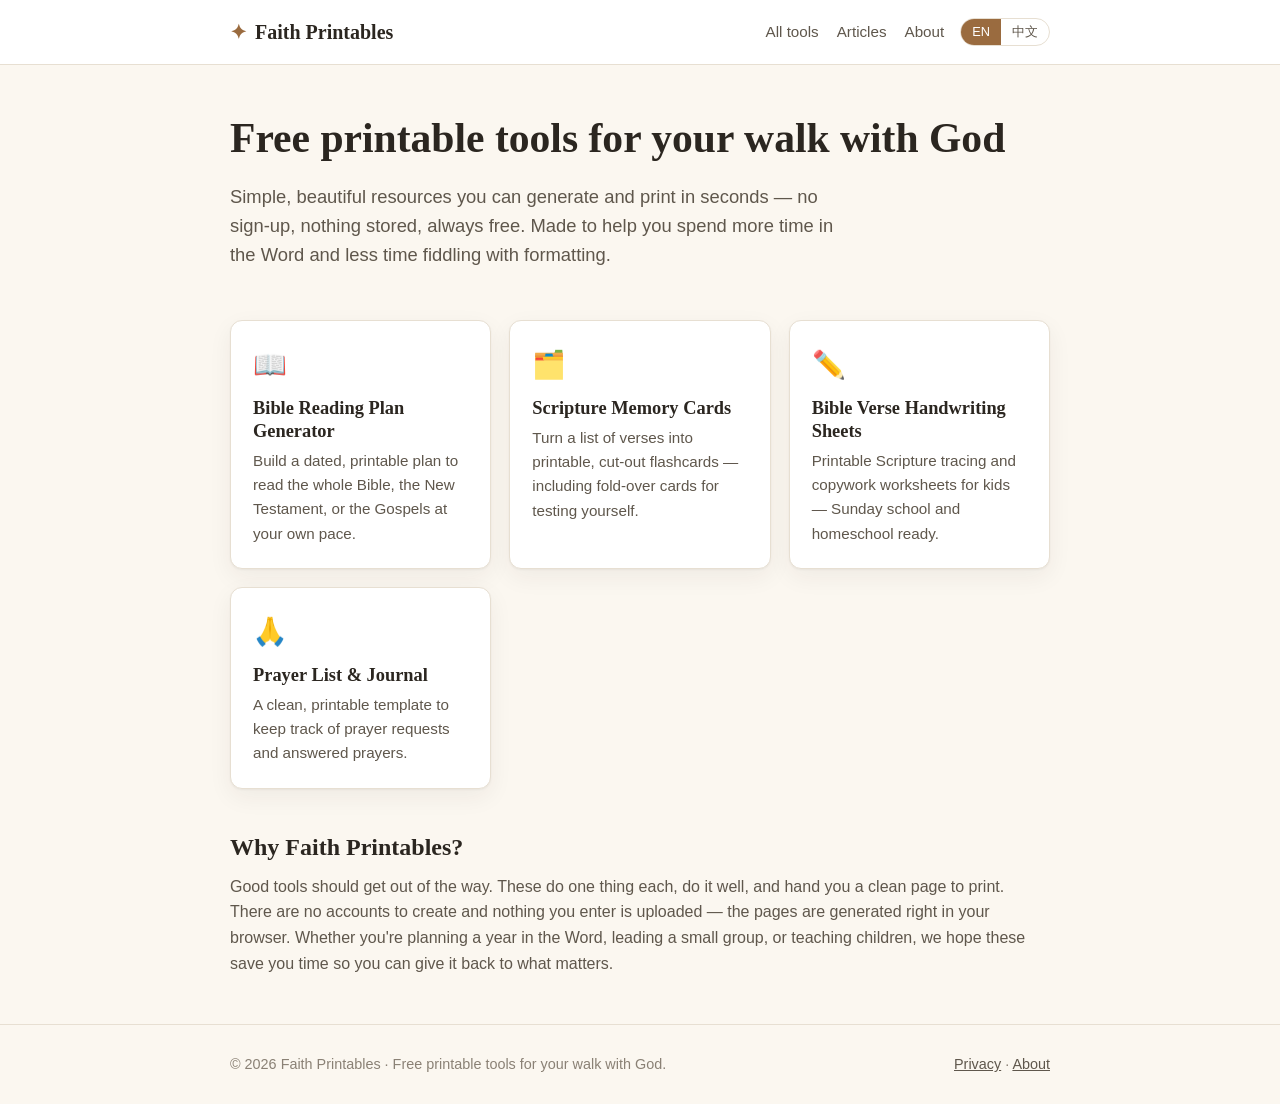
==== commit 3f4c7f71: "feat: add /blog with two SEO articles (reading-in-a-year, memorizing verses) - New blog index + 2 lo" ====
--- a/index.html
+++ b/index.html
@@ -18,6 +18,7 @@
       <a class="brand" href="index.html"><span class="mark">✦</span> Faith Printables</a>
       <nav class="site-nav">
         <a href="index.html" data-i18n="nav.all_tools">All tools</a>
+        <a href="blog/index.html" data-i18n="nav.blog">Articles</a>
         <a href="about.html" data-i18n="nav.about">About</a>
         <span class="lang-switch">
           <button type="button" data-lang-btn="en">EN</button>
--- a/css/base.css
+++ b/css/base.css
@@ -441,6 +441,70 @@
   .worksheet-output { margin: 0; }
 }
 
+/*---*\ #BLOG \*---*/
+.breadcrumb {
+  font-size: 0.85rem;
+  color: var(--ink-faint);
+  padding: 20px 0 0;
+}
+.breadcrumb a { color: var(--ink-soft); text-decoration: none; }
+.breadcrumb a:hover { color: var(--brand-dark); }
+.breadcrumb .sep { margin: 0 6px; color: var(--line); }
+
+.post-meta {
+  font-family: var(--font-ui);
+  font-size: 0.85rem;
+  color: var(--ink-faint);
+  margin: 0 0 8px;
+}
+.post header h1 { margin-top: 0.2em; }
+.post .lede { font-size: 1.15rem; color: var(--ink-soft); max-width: 62ch; }
+.post { margin: 8px 0 36px; }
+.post h2 { border-top: 1px solid var(--line); padding-top: 1.1em; }
+.post h2:first-of-type { border-top: none; padding-top: 0; }
+.post ul, .post ol { color: var(--ink-soft); padding-left: 1.2em; }
+.post li { margin-bottom: 0.5em; }
+.post blockquote {
+  margin: 1.2em 0;
+  padding: 4px 0 4px 18px;
+  border-left: 3px solid var(--brand-tint);
+  font-family: var(--font);
+  font-style: italic;
+  color: var(--ink);
+}
+
+.cta-box {
+  background: var(--brand-tint);
+  border: 1px solid var(--line);
+  border-radius: var(--radius);
+  padding: 22px 24px;
+  margin: 28px 0;
+  text-align: center;
+}
+.cta-box h3 { margin: 0 0 6px; }
+.cta-box p { margin: 0 0 14px; color: var(--ink-soft); }
+
+.post-list { list-style: none; padding: 0; margin: 24px 0; }
+.post-list li {
+  border: 1px solid var(--line);
+  border-radius: var(--radius);
+  background: var(--card);
+  box-shadow: var(--shadow);
+  margin-bottom: 16px;
+}
+.post-list a {
+  display: block;
+  padding: 20px 24px;
+  text-decoration: none;
+  color: inherit;
+}
+.post-list a:hover { color: var(--brand-dark); }
+.post-list h2 { margin: 0 0 6px; font-size: 1.25rem; border: none; padding: 0; }
+.post-list p { margin: 0; color: var(--ink-soft); font-size: 0.98rem; }
+.post-list .post-meta { margin-bottom: 6px; }
+
+.related { border-top: 1px solid var(--line); margin-top: 40px; padding-top: 8px; }
+
 /*---*\ #PRAYER \*---*/
 .focus-grid { display: grid; grid-template-columns: repeat(2, 1fr); gap: 8px; }
 @media (max-width: 560px) { .focus-grid { grid-template-columns: 1fr; } }
